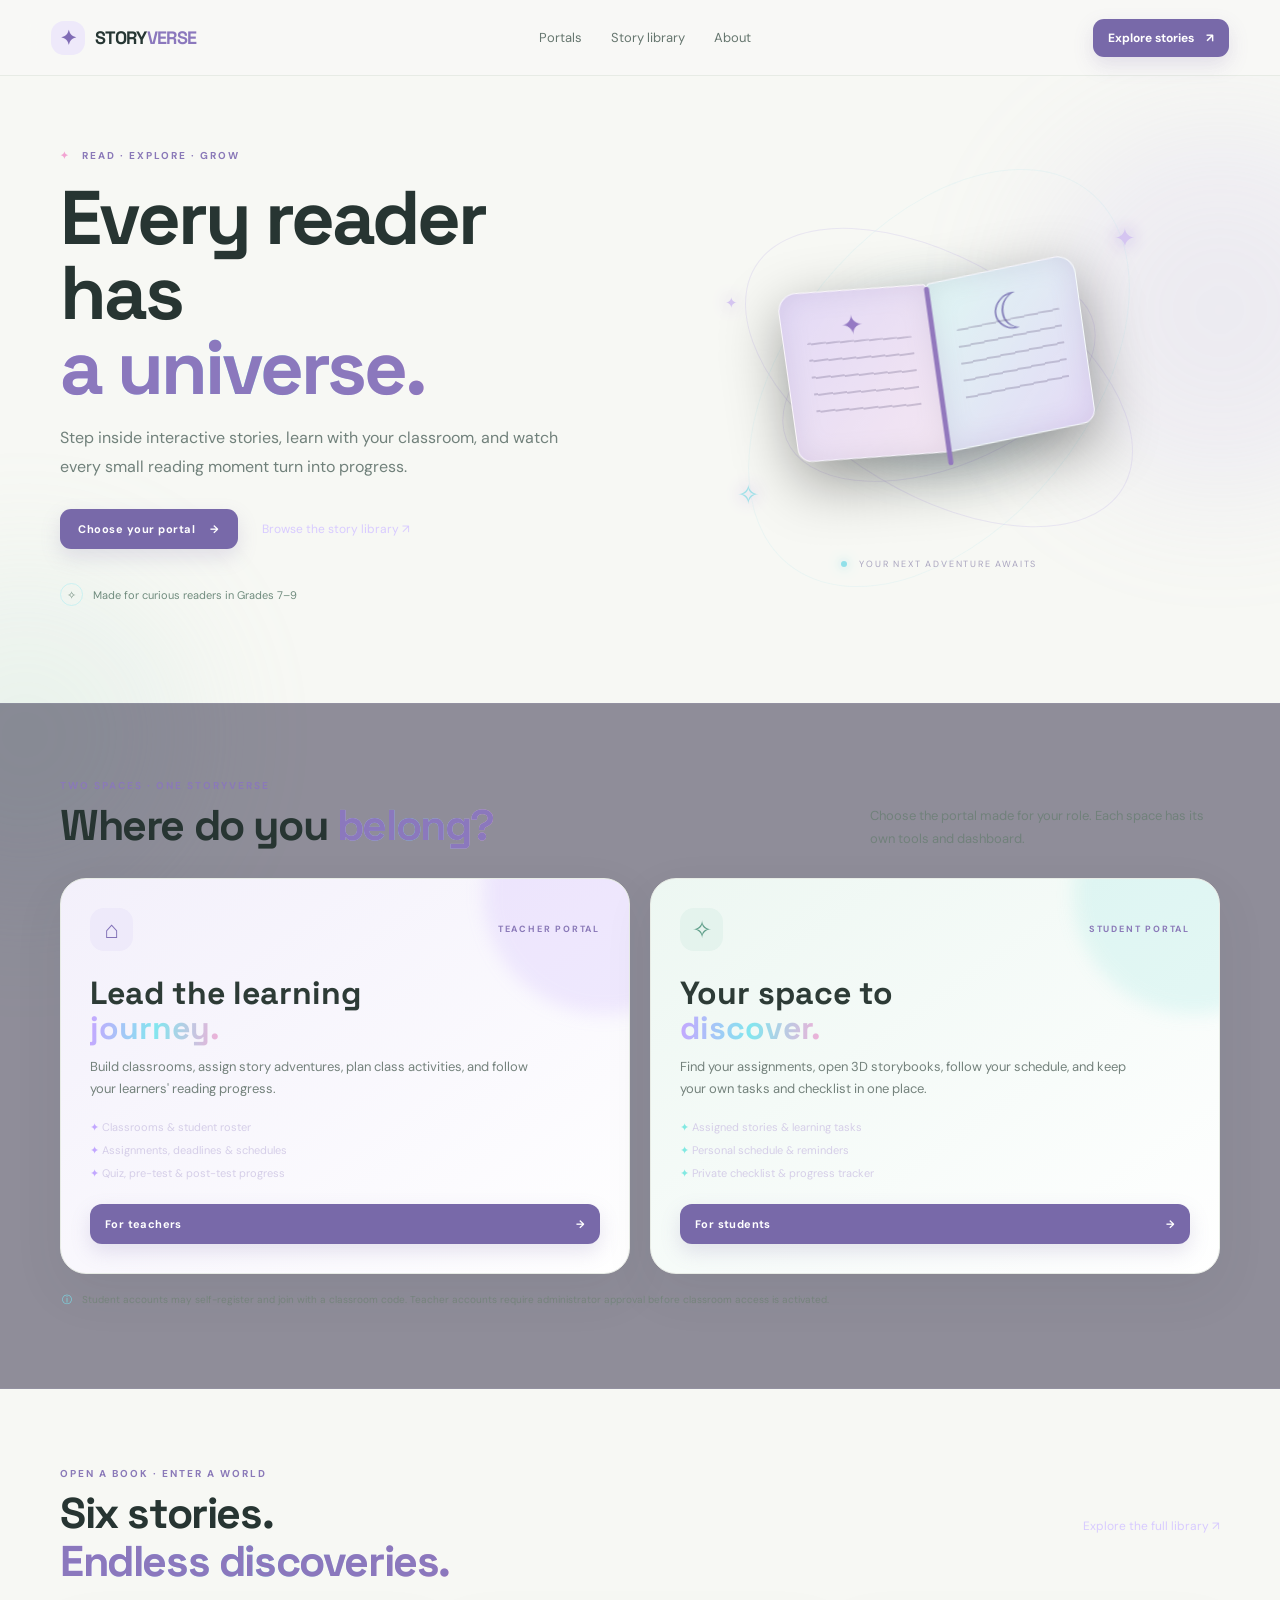
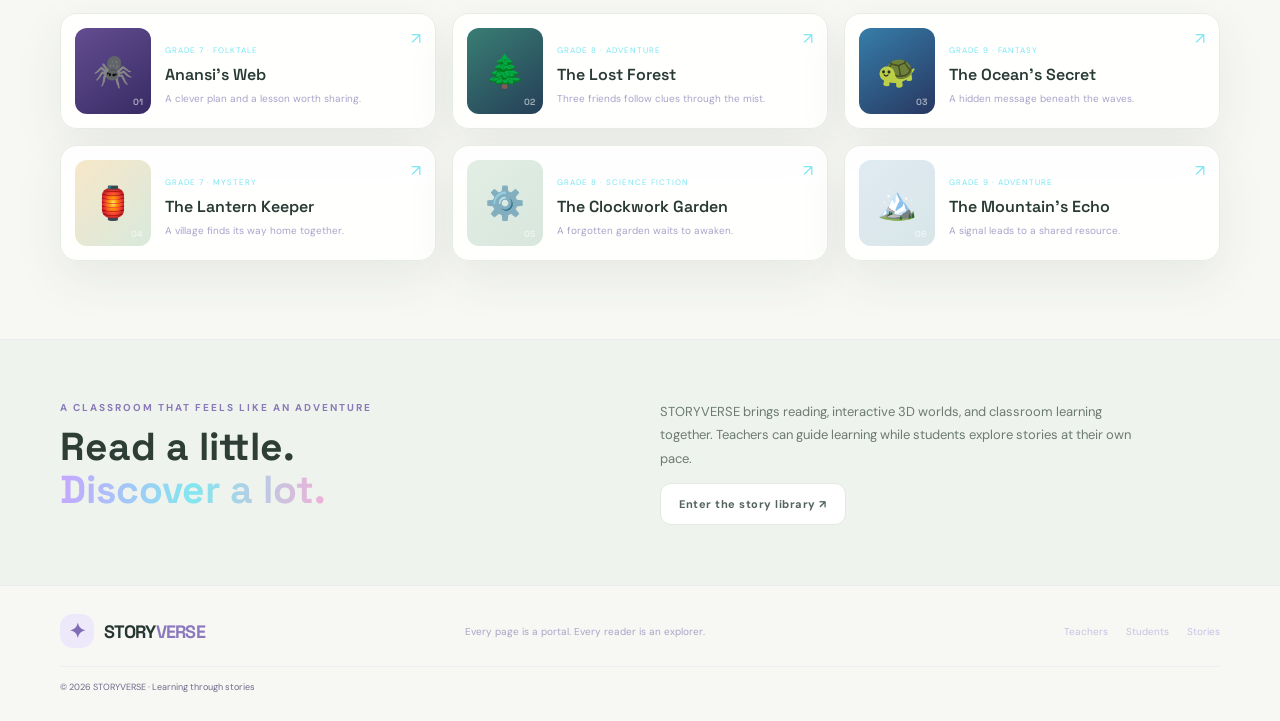
==== index.html @ 3f286b16 "Add files via upload" ====
<!doctype html>
<html lang="en">
<head>
  <meta charset="utf-8">
  <meta name="viewport" content="width=device-width, initial-scale=1, viewport-fit=cover">
  <meta name="theme-color" content="#100d2b">
  <meta name="description" content="STORYVERSE — a reading adventure and classroom space for teachers and students.">
  <title>STORYVERSE — Every Reader Has a Universe</title>
  <link rel="preconnect" href="https://fonts.googleapis.com">
  <link rel="preconnect" href="https://fonts.gstatic.com" crossorigin>
  <link href="https://fonts.googleapis.com/css2?family=DM+Sans:wght@400;500;600;700&family=Space+Grotesk:wght@400;500;600;700&display=swap" rel="stylesheet">
  <link rel="stylesheet" href="portal.css">
  <link rel="stylesheet" href="premium.css">
</head>
<body class="landing-page">
  <div class="ambient ambient-one"></div><div class="ambient ambient-two"></div>
  <header class="landing-header">
    <a class="logo" href="index.html"><span class="logo-mark">✦</span><span>STORY<span class="logo-accent">VERSE</span></span></a>
    <nav class="landing-nav" aria-label="Main navigation">
      <a href="#portals">Portals</a><a href="#stories">Story library</a><a href="#about">About</a>
    </nav>
    <a class="header-cta" href="stories.html">Explore stories <span>↗</span></a>
  </header>

  <main>
    <section class="hero wrap">
      <div class="hero-copy">
        <div class="eyebrow"><span class="eyebrow-star">✦</span> READ · EXPLORE · GROW</div>
        <h1>Every reader has<br><em>a universe.</em></h1>
        <p class="hero-lede">Step inside interactive stories, learn with your classroom, and watch every small reading moment turn into progress.</p>
        <div class="hero-actions"><a class="button button-primary" href="#portals">Choose your portal <span>→</span></a><a class="text-link" href="stories.html">Browse the story library ↗</a></div>
        <div class="hero-proof"><span class="proof-icon">✧</span><span>Made for curious readers in Grades 7–9</span></div>
      </div>
      <div class="hero-art" aria-label="Illustration of an open glowing storybook">
        <div class="orbit orbit-one"></div><div class="orbit orbit-two"></div><div class="orbit orbit-three"></div>
        <div class="floating-star star-a">✦</div><div class="floating-star star-b">✧</div><div class="floating-star star-c">✦</div>
        <div class="book-glow"></div><div class="book-illustration"><div class="book-page left-page"><span class="page-lines"></span><span class="page-spark">✦</span></div><div class="book-page right-page"><span class="page-moon">☾</span><span class="page-lines"></span></div><div class="book-spine"></div></div>
        <div class="art-caption"><span class="caption-dot"></span> YOUR NEXT ADVENTURE AWAITS</div>
      </div>
    </section>

    <section class="portals-section" id="portals">
      <div class="wrap">
        <div class="section-heading"><div><div class="eyebrow">TWO SPACES · ONE STORYVERSE</div><h2>Where do you <em>belong?</em></h2></div><p>Choose the portal made for your role. Each space has its own tools and dashboard.</p></div>
        <div class="portal-grid">
          <article class="portal-card teacher-card">
            <div class="portal-card-top"><span class="portal-icon">⌂</span><span class="portal-label">TEACHER PORTAL</span></div>
            <h3>Lead the learning<br><em>journey.</em></h3><p>Build classrooms, assign story adventures, plan class activities, and follow your learners' reading progress.</p>
            <div class="portal-feature-list"><span>✦ Classrooms & student roster</span><span>✦ Assignments, deadlines & schedules</span><span>✦ Quiz, pre-test & post-test progress</span></div>
            <a class="portal-button" href="teacher.html">For teachers <span>→</span></a>
            <div class="portal-deco teacher-deco">✧</div>
          </article>
          <article class="portal-card student-card">
            <div class="portal-card-top"><span class="portal-icon">✧</span><span class="portal-label">STUDENT PORTAL</span></div>
            <h3>Your space to<br><em>discover.</em></h3><p>Find your assignments, open 3D storybooks, follow your schedule, and keep your own tasks and checklist in one place.</p>
            <div class="portal-feature-list"><span>✦ Assigned stories & learning tasks</span><span>✦ Personal schedule & reminders</span><span>✦ Private checklist & progress tracker</span></div>
            <a class="portal-button" href="student.html">For students <span>→</span></a>
            <div class="portal-deco student-deco">✦</div>
          </article>
        </div>
        <p class="portal-note"><span>ⓘ</span> Student accounts may self-register and join with a classroom code. Teacher accounts require administrator approval before classroom access is activated.</p>
      </div>
    </section>

    <section class="stories-preview wrap" id="stories">
      <div class="section-heading"><div><div class="eyebrow">OPEN A BOOK · ENTER A WORLD</div><h2>Six stories.<br><em>Endless discoveries.</em></h2></div><a class="text-link" href="stories.html">Explore the full library ↗</a></div>
      <div class="story-preview-grid">
        <a class="preview-story anansi" href="stories.html?story=anansi"><div class="preview-art"><span>🕷️</span><i>01</i></div><div class="preview-info"><small>GRADE 7 · FOLKTALE</small><h3>Anansi's Web</h3><p>A clever plan and a lesson worth sharing.</p></div><span class="preview-arrow">↗</span></a>
        <a class="preview-story forest" href="stories.html?story=forest"><div class="preview-art"><span>🌲</span><i>02</i></div><div class="preview-info"><small>GRADE 8 · ADVENTURE</small><h3>The Lost Forest</h3><p>Three friends follow clues through the mist.</p></div><span class="preview-arrow">↗</span></a>
        <a class="preview-story ocean" href="stories.html?story=ocean"><div class="preview-art"><span>🐢</span><i>03</i></div><div class="preview-info"><small>GRADE 9 · FANTASY</small><h3>The Ocean's Secret</h3><p>A hidden message beneath the waves.</p></div><span class="preview-arrow">↗</span></a>
        <a class="preview-story lantern" href="stories.html?story=lantern"><div class="preview-art"><span>🏮</span><i>04</i></div><div class="preview-info"><small>GRADE 7 · MYSTERY</small><h3>The Lantern Keeper</h3><p>A village finds its way home together.</p></div><span class="preview-arrow">↗</span></a>
        <a class="preview-story clockwork" href="stories.html?story=clockwork"><div class="preview-art"><span>⚙️</span><i>05</i></div><div class="preview-info"><small>GRADE 8 · SCIENCE FICTION</small><h3>The Clockwork Garden</h3><p>A forgotten garden waits to awaken.</p></div><span class="preview-arrow">↗</span></a>
        <a class="preview-story mountain" href="stories.html?story=mountain"><div class="preview-art"><span>🏔️</span><i>06</i></div><div class="preview-info"><small>GRADE 9 · ADVENTURE</small><h3>The Mountain’s Echo</h3><p>A signal leads to a shared resource.</p></div><span class="preview-arrow">↗</span></a>
      </div>
    </section>

    <section class="about-band" id="about"><div class="wrap about-inner"><div><div class="eyebrow">A CLASSROOM THAT FEELS LIKE AN ADVENTURE</div><h2>Read a little.<br><em>Discover a lot.</em></h2></div><div class="about-copy"><p>STORYVERSE brings reading, interactive 3D worlds, and classroom learning together. Teachers can guide learning while students explore stories at their own pace.</p><a class="button button-secondary" href="stories.html">Enter the story library ↗</a></div></div></section>
  </main>

  <footer class="landing-footer wrap"><a class="logo" href="index.html"><span class="logo-mark">✦</span><span>STORY<span class="logo-accent">VERSE</span></span></a><p>Every page is a portal. Every reader is an explorer.</p><div><a href="teacher.html">Teachers</a><a href="student.html">Students</a><a href="stories.html">Stories</a></div><small>© <span id="year"></span> STORYVERSE · Learning through stories</small></footer>
  <script>document.getElementById('year').textContent = new Date().getFullYear();</script>
</body>
</html>
---- portal.css ----
:root{color-scheme:dark;--bg:#100d2b;--panel:#191536;--panel2:#211b46;--line:rgba(198,184,255,.16);--text:#f7f4ff;--muted:#aaa3c8;--purple:#ae8aff;--cyan:#79e6f3;--pink:#f2a4d2;--good:#8fe4c0;--bad:#ffb4c4;--accent:var(--purple);--accent2:var(--cyan);font-family:'DM Sans',sans-serif}
*{box-sizing:border-box}html{scroll-behavior:smooth}body{margin:0;min-height:100vh;background:radial-gradient(ellipse at 80% 0%,#282052 0,transparent 42%),linear-gradient(145deg,#100d2b,#12102d 55%,#171135);color:var(--text);overflow-x:hidden}a{color:inherit}button,input,select,textarea{font:inherit}.ambient{position:fixed;pointer-events:none;filter:blur(90px);opacity:.17;border-radius:50%;z-index:-1}.ambient-one{width:360px;height:360px;right:-120px;top:130px;background:#8b5cf6}.ambient-two{width:330px;height:330px;left:-140px;bottom:0;background:#16bcd3}.wrap{width:min(1160px,calc(100% - 44px));margin:0 auto}.logo{display:inline-flex;align-items:center;gap:10px;text-decoration:none;color:#fff;font:700 18px 'Space Grotesk',sans-serif;letter-spacing:1.2px}.logo-accent{color:var(--purple)}.logo-mark{display:grid;place-items:center;width:34px;height:34px;border-radius:11px;background:linear-gradient(135deg,#a37aff,#4ed7e8);color:#100d2b;font-size:20px}.landing-header,.portal-topbar{height:76px;padding:0 max(4vw,22px);display:flex;align-items:center;justify-content:space-between;border-bottom:1px solid var(--line);background:rgba(13,10,36,.72);backdrop-filter:blur(18px);position:relative;z-index:2}.landing-nav{display:flex;gap:29px}.landing-nav a,.top-home{color:#c9c0e5;text-decoration:none;font-size:13px}.landing-nav a:hover,.top-home:hover{color:white}.header-cta{color:#170f32;background:linear-gradient(100deg,#b89aff,#77e6ef);border-radius:11px;padding:11px 15px;text-decoration:none;font-size:12px;font-weight:700}.header-cta span{margin-left:9px}.hero{display:grid;grid-template-columns:1fr 1fr;gap:36px;align-items:center;min-height:565px;padding-top:28px;padding-bottom:52px}.hero-copy{padding:45px 0}.eyebrow{font-size:10px;font-weight:700;letter-spacing:2px;color:var(--cyan)}.eyebrow-star{margin-right:8px;color:var(--pink)}h1,h2,h3,p{margin-top:0}.hero h1,.auth-intro h1{font:700 clamp(48px,6vw,76px)/.99 'Space Grotesk',sans-serif;letter-spacing:-3px;margin:18px 0}.hero h1 em,.section-heading h2 em,.portal-card h3 em,.about-inner h2 em,.auth-intro h1 em,.auth-card h2 em,.dashboard-header h1 em{font-style:normal;background:linear-gradient(95deg,#c6a6ff,#83e6ef,#f2afd7);background-clip:text;color:transparent}.hero-lede{max-width:520px;color:#b7b0ce;font-size:16px;line-height:1.8}.hero-actions{display:flex;align-items:center;gap:24px;flex-wrap:wrap;margin-top:28px}.button{display:inline-flex;align-items:center;justify-content:center;gap:15px;border:0;border-radius:11px;padding:13px 18px;text-decoration:none;font-size:11px;letter-spacing:.5px;font-weight:700;cursor:pointer;transition:transform .2s,filter .2s}.button:hover{transform:translateY(-2px);filter:brightness(1.08)}.button-primary{background:linear-gradient(100deg,#a984ff,#67dce9);color:#17112f}.button-secondary{border:1px solid rgba(121,230,243,.3);background:rgba(121,230,243,.08);color:#dffcff}.button-outline{border:1px solid var(--line);background:transparent;color:#e7ddff;padding:10px 13px}.button-wide{width:100%;justify-content:space-between;margin-top:8px}.text-link{font-size:12px;color:#d8cbff;text-decoration:none}.text-link:hover{text-decoration:underline}.hero-proof{display:flex;align-items:center;gap:10px;color:#8983a8;font-size:11px;margin-top:34px}.proof-icon{display:grid;place-items:center;width:23px;height:23px;border:1px solid rgba(121,230,243,.3);border-radius:50%;color:var(--cyan)}.hero-art{height:440px;position:relative;display:grid;place-items:center}.orbit{position:absolute;border:1px solid rgba(176,150,255,.19);border-radius:50%;transform:rotate(-22deg)}.orbit-one{width:330px;height:180px}.orbit-two{width:430px;height:235px;transform:rotate(31deg)}.orbit-three{width:480px;height:300px;transform:rotate(-51deg);border-color:rgba(121,230,243,.12)}.book-glow{position:absolute;width:280px;height:220px;background:radial-gradient(ellipse,rgba(153,123,255,.44),rgba(71,194,226,.09) 55%,transparent 74%);filter:blur(15px)}.book-illustration{width:300px;height:190px;position:relative;display:flex;filter:drop-shadow(0 20px 30px rgba(0,0,0,.4));transform:rotate(-8deg)}.book-page{height:170px;width:50%;position:relative;background:linear-gradient(135deg,#e4d8ff,#f8e5f5);border:1px solid rgba(255,255,255,.7);box-shadow:inset 0 0 28px rgba(127,93,174,.15)}.left-page{border-radius:20px 4px 4px 13px;transform:skewY(4deg);transform-origin:right}.right-page{border-radius:4px 20px 13px 4px;transform:skewY(-4deg);transform-origin:left;background:linear-gradient(135deg,#d8f8f4,#e6d8ff)}.book-spine{position:absolute;left:50%;top:3px;bottom:7px;width:5px;background:#9874d4;transform:translateX(-50%);border-radius:5px}.page-lines{position:absolute;left:23px;right:20px;top:50px;height:72px;background:repeating-linear-gradient(to bottom,rgba(91,73,130,.26) 0 2px,transparent 2px 17px);border-radius:2px}.page-spark{position:absolute;left:40%;top:17px;color:#9b75dc;font-size:27px}.page-moon{position:absolute;top:11px;left:40%;font-size:50px;color:#8b86d1}.floating-star{position:absolute;color:#d8c3ff;text-shadow:0 0 18px #b38aff}.star-a{top:63px;right:15%;font-size:26px}.star-b{bottom:86px;left:14%;font-size:27px;color:#8ee7f1}.star-c{top:135px;left:12%;font-size:15px}.art-caption{position:absolute;bottom:28px;letter-spacing:1.8px;font-size:9px;color:#aaa3c8}.caption-dot{display:inline-block;width:6px;height:6px;background:var(--cyan);border-radius:50%;margin-right:9px;box-shadow:0 0 12px var(--cyan)}.portals-section{padding:75px 0 80px;border-top:1px solid rgba(198,184,255,.08);border-bottom:1px solid rgba(198,184,255,.08);background:rgba(17,13,43,.45)}.section-heading{display:flex;justify-content:space-between;gap:25px;align-items:end;margin-bottom:28px}.section-heading h2{font:700 clamp(30px,4vw,43px)/1.1 'Space Grotesk',sans-serif;margin:10px 0 0;letter-spacing:-1.4px}.section-heading>p{max-width:350px;color:var(--muted);font-size:13px;line-height:1.7;margin:0}.portal-grid{display:grid;grid-template-columns:1fr 1fr;gap:20px}.portal-card{position:relative;overflow:hidden;padding:29px;border-radius:22px;border:1px solid var(--line);background:linear-gradient(145deg,rgba(35,28,74,.96),rgba(21,17,50,.96));min-height:385px}.teacher-card{--card-accent:#c2a7ff;--card-glow:rgba(173,134,255,.15)}.student-card{--card-accent:#82e9e2;--card-glow:rgba(78,214,210,.13)}.portal-card:after{content:'';position:absolute;width:240px;height:240px;border-radius:50%;right:-95px;top:-105px;background:var(--card-glow);filter:blur(9px)}.portal-card-top{position:relative;z-index:1;display:flex;align-items:center;justify-content:space-between}.portal-icon{display:grid;place-items:center;width:43px;height:43px;border-radius:14px;color:#15102d;background:var(--card-accent);font-size:24px}.portal-label{font-size:9px;letter-spacing:1.8px;color:var(--card-accent);font-weight:700}.portal-card h3{font:700 32px/1.12 'Space Grotesk',sans-serif;margin:25px 0 9px;position:relative;z-index:1}.portal-card p{font-size:13px;line-height:1.7;color:var(--muted);max-width:455px;position:relative;z-index:1}.portal-feature-list{display:grid;gap:9px;margin:20px 0 24px;color:#d5cee8;font-size:11px;position:relative;z-index:1}.portal-feature-list span::first-letter{color:var(--card-accent)}.portal-button{position:relative;z-index:1;display:flex;justify-content:space-between;align-items:center;padding:13px 15px;border-radius:11px;background:var(--card-accent);color:#17112f;text-decoration:none;font-size:11px;font-weight:700;letter-spacing:.4px}.portal-deco{position:absolute;right:25px;bottom:76px;font-size:74px;color:rgba(255,255,255,.045)}.portal-note{display:flex;gap:10px;align-items:flex-start;color:#9e97b9;font-size:10px;line-height:1.6;margin:18px 2px 0}.portal-note span{color:var(--cyan)}.stories-preview{padding-top:78px;padding-bottom:78px}.stories-preview .section-heading{align-items:center}.story-preview-grid{display:grid;grid-template-columns:repeat(3,1fr);gap:16px}.preview-story{position:relative;display:flex;align-items:center;gap:14px;padding:14px;border:1px solid var(--line);border-radius:17px;background:rgba(29,23,61,.72);text-decoration:none;transition:transform .2s,border-color .2s}.preview-story:hover{transform:translateY(-3px);border-color:rgba(183,155,255,.5)}.preview-art{width:76px;height:86px;flex:0 0 76px;border-radius:12px;display:grid;place-items:center;position:relative;font-size:32px;background:linear-gradient(145deg,#644d91,#372b64)}.preview-art i{position:absolute;right:8px;bottom:6px;font:700 9px 'Space Grotesk';color:rgba(255,255,255,.55)}.forest .preview-art{background:linear-gradient(145deg,#397e73,#253f58)}.ocean .preview-art{background:linear-gradient(145deg,#367ea9,#273761)}.preview-info small{font-size:8px;letter-spacing:1px;color:var(--cyan)}.preview-info h3{font:600 16px 'Space Grotesk';margin:6px 0}.preview-info p{font-size:10px;color:var(--muted);line-height:1.5;margin:0}.preview-arrow{margin-left:auto;color:var(--cyan);align-self:flex-start}.about-band{padding:60px 0;background:linear-gradient(110deg,rgba(94,70,147,.22),rgba(53,147,163,.1));border-top:1px solid var(--line);border-bottom:1px solid var(--line)}.about-inner{display:grid;grid-template-columns:1fr 1fr;gap:40px;align-items:center}.about-inner h2{font:700 39px/1.1 'Space Grotesk';margin:12px 0}.about-copy p{font-size:13px;line-height:1.8;color:var(--muted);max-width:480px}.landing-footer{padding:28px 0;display:grid;grid-template-columns:1fr 1.5fr auto;gap:18px;align-items:center}.landing-footer p{margin:0;color:var(--muted);font-size:10px}.landing-footer>div{display:flex;gap:18px}.landing-footer>div a{font-size:10px;text-decoration:none;color:#c9c0e5}.landing-footer small{grid-column:1/-1;color:#6f698a;font-size:9px;border-top:1px solid var(--line);padding-top:14px}
/* Separate portal entry pages */
.portal-page{--accent:var(--purple);--accent2:var(--cyan)}.student-theme{--accent:#77ded9;--accent2:#a8a0ff}.teacher-theme{--accent:#b79aff;--accent2:#78e2ee}.portal-top-actions{display:flex;align-items:center;gap:20px}.portal-role-pill{display:inline-flex;align-items:center;gap:8px;padding:8px 12px;border:1px solid color-mix(in srgb,var(--accent) 40%,transparent);border-radius:30px;color:var(--accent);font-size:9px;letter-spacing:1.4px;font-weight:700}.portal-role-pill span{font-size:15px}.portal-main{padding-top:34px;padding-bottom:44px}.auth-shell{display:grid;grid-template-columns:minmax(0,1fr) minmax(340px,450px);gap:45px;align-items:center;min-height:580px}.auth-intro{position:relative;padding:28px 0 55px;min-height:510px}.auth-intro h1{font-size:clamp(43px,5vw,64px);max-width:590px;margin:18px 0}.auth-intro>p{color:var(--muted);max-width:470px;line-height:1.8;font-size:14px}.auth-perks{display:grid;gap:12px;margin-top:28px;font-size:11px;color:#d6cee9}.auth-perks span:first-letter{color:var(--accent)}.auth-art{position:absolute;width:215px;height:170px;right:35px;bottom:0;display:grid;place-items:center}.auth-art-orbit{width:180px;height:110px;border:1px solid color-mix(in srgb,var(--accent) 35%,transparent);border-radius:50%;transform:rotate(-25deg);box-shadow:0 0 0 20px color-mix(in srgb,var(--accent) 3%,transparent),0 0 0 43px color-mix(in srgb,var(--accent) 2%,transparent)}.auth-art-symbol{position:absolute;font-size:74px;color:var(--accent);text-shadow:0 0 35px color-mix(in srgb,var(--accent) 55%,transparent)}.auth-art-star{position:absolute;top:12px;right:22px;color:var(--cyan);font-size:22px}.student-auth-art .auth-art-symbol{color:#79e6dc}.auth-card{padding:27px;border:1px solid var(--line);border-radius:22px;background:linear-gradient(145deg,rgba(35,29,74,.97),rgba(21,17,50,.98));box-shadow:0 22px 65px rgba(0,0,0,.18)}.auth-card-heading h2{font:700 28px 'Space Grotesk';margin:9px 0}.auth-card-heading p{color:var(--muted);font-size:11px;line-height:1.6;margin-bottom:20px}.auth-small-label{color:var(--accent);font-size:9px;letter-spacing:1.8px;font-weight:700}.auth-tabs{display:flex;gap:4px;border-bottom:1px solid var(--line);margin:15px 0 17px}.auth-tab{border:0;border-bottom:2px solid transparent;background:transparent;color:var(--muted);padding:11px 14px;font-size:11px;cursor:pointer}.auth-tab.is-active{border-color:var(--accent);color:white}.form-field{display:flex;flex-direction:column;gap:7px;margin:13px 0}.form-field label{font-size:9px;letter-spacing:1.4px;color:#c9c0e5;font-weight:700}.form-field input,.form-field select,.form-field textarea,.control-input{width:100%;border:1px solid rgba(194,180,255,.2);border-radius:10px;background:#100d2d;color:white;padding:12px;font-size:12px;outline:0}.form-field input:focus,.form-field select:focus,.form-field textarea:focus,.control-input:focus{border-color:var(--accent);box-shadow:0 0 0 3px color-mix(in srgb,var(--accent) 14%,transparent)}.form-field small{font-size:10px;color:var(--muted);line-height:1.5}.optional-label{float:right;color:#827b9f;font-size:8px}.form-hint{font-size:10px;line-height:1.6;color:#d5c9eb;margin:6px 0 13px}.auth-bottom-note{font-size:10px;color:var(--muted);margin:16px 0 0;text-align:center}.auth-bottom-note a{color:var(--accent2);text-decoration:none}.message-box{padding:12px 14px;margin:12px 0;border-radius:10px;border:1px solid rgba(143,228,192,.25);background:rgba(48,142,113,.12);color:#d6ffeb;font-size:11px;line-height:1.6}.message-box.error{border-color:rgba(242,164,210,.35);background:rgba(177,80,142,.12);color:#ffe0f0}.portal-footer{display:flex;justify-content:space-between;gap:14px;border-top:1px solid var(--line);padding:20px 0 28px;color:#817a9e;font-size:10px}.portal-footer a{text-decoration:none;color:var(--accent)}
/* Authenticated dashboard */
.dashboard-shell{padding:4px 0 35px}.dashboard-header{display:flex;align-items:center;justify-content:space-between;gap:20px;padding:15px 0 25px;border-bottom:1px solid var(--line)}.dashboard-header h1{font:700 clamp(27px,3vw,37px) 'Space Grotesk';margin:8px 0}.dashboard-header p{font-size:12px;color:var(--muted);margin:0}.dashboard-header-actions{display:flex;align-items:center;gap:13px}.signed-in-chip{color:#b5e9d7;font-size:9px;border:1px solid rgba(143,228,192,.25);border-radius:30px;padding:8px 10px}.signed-in-chip i{display:inline-block;width:6px;height:6px;border-radius:50%;background:#83e2b9;margin-right:6px}.app-layout{display:grid;grid-template-columns:215px minmax(0,1fr);gap:20px;margin-top:20px}.sidebar{border:1px solid var(--line);border-radius:17px;background:rgba(25,21,54,.76);padding:17px 12px;align-self:start;position:sticky;top:14px}.sidebar-label{font-size:8px;letter-spacing:1.6px;color:#8f88ad;font-weight:700;padding:4px 9px 13px}.side-nav{display:grid;gap:4px}.side-link{display:flex;gap:11px;align-items:center;width:100%;border:0;background:transparent;text-align:left;color:#afa8c9;padding:11px 10px;border-radius:10px;font-size:10px;cursor:pointer}.side-link span{font-size:15px;color:#9f93c4;width:17px;text-align:center}.side-link:hover,.side-link.is-active{color:white;background:color-mix(in srgb,var(--accent) 13%,transparent)}.side-link.is-active span{color:var(--accent)}.sidebar-bottom{margin:25px 5px 2px;padding:14px 10px;border-top:1px solid var(--line)}.sidebar-spark{font-size:20px;color:var(--accent)}.sidebar-bottom p{font:600 11px/1.5 'Space Grotesk';color:#d7cfee;margin:7px 0 10px}.sidebar-bottom a{font-size:9px;color:var(--accent2);text-decoration:none}.dashboard-content{min-width:0}.view-heading{display:flex;align-items:end;justify-content:space-between;gap:15px;margin:4px 0 20px}.view-heading h2{font:700 25px 'Space Grotesk';margin:5px 0}.view-heading p{font-size:11px;color:var(--muted);margin:0}.view-kicker{font-size:8px;letter-spacing:1.6px;color:var(--accent);font-weight:700}.stats-grid{display:grid;grid-template-columns:repeat(4,minmax(0,1fr));gap:11px;margin-bottom:18px}.stat-card{padding:15px;border-radius:14px;background:linear-gradient(145deg,rgba(38,31,78,.88),rgba(23,19,52,.94));border:1px solid var(--line)}.stat-label{font-size:8px;letter-spacing:1.2px;color:#aaa2c6;font-weight:700}.stat-value{font:700 27px 'Space Grotesk';margin:7px 0 3px}.stat-note{font-size:9px;color:#8580a0}.content-card{padding:17px;border:1px solid var(--line);border-radius:14px;background:rgba(28,23,61,.75);margin-bottom:14px;min-width:0}.content-card h3{font:600 15px 'Space Grotesk';margin:0 0 12px}.card-subtitle{font-size:10px;color:var(--muted);margin:-6px 0 13px;line-height:1.5}.two-col{display:grid;grid-template-columns:1fr 1fr;gap:14px}.stack{display:grid;gap:10px}.empty-state{padding:20px 12px;color:var(--muted);font-size:11px;text-align:center;border:1px dashed rgba(196,181,255,.2);border-radius:12px}.row-item{display:flex;align-items:center;justify-content:space-between;gap:12px;padding:11px 0;border-bottom:1px solid rgba(198,184,255,.09)}.row-item:last-child{border-bottom:0}.row-item strong{font-size:11px;display:block}.row-item small{font-size:9px;color:var(--muted);display:block;margin-top:4px;line-height:1.5}.pill{display:inline-flex;align-items:center;padding:5px 8px;border-radius:30px;background:rgba(121,230,243,.09);color:var(--cyan);font-size:8px;white-space:nowrap}.pill.purple{background:rgba(174,138,255,.12);color:#cfbaff}.pill.green{background:rgba(143,228,192,.1);color:#a5f0cf}.pill.pink{background:rgba(242,164,210,.1);color:#f3bcdb}.action-row{display:flex;gap:8px;align-items:center;flex-wrap:wrap}.small-button{border:1px solid rgba(194,180,255,.2);background:rgba(255,255,255,.035);color:#e8e0ff;border-radius:8px;padding:8px 10px;font-size:9px;cursor:pointer}.small-button:hover{border-color:var(--accent)}.small-button.primary{background:var(--accent);color:#160f31;border-color:transparent;font-weight:700}.small-button.danger{color:#ffbdcb;border-color:rgba(255,180,196,.2)}.form-grid{display:grid;grid-template-columns:repeat(2,minmax(0,1fr));gap:10px}.form-grid .full{grid-column:1/-1}.inline-form{display:flex;gap:8px;align-items:end;flex-wrap:wrap}.inline-form .form-field{flex:1;min-width:150px;margin:0}.form-field.compact label{font-size:8px}.form-field.compact input,.form-field.compact select,.form-field.compact textarea{padding:10px;font-size:10px}.control-input{padding:10px;font-size:10px}.class-selector{max-width:250px}.data-table-wrap{width:100%;overflow:auto;border:1px solid rgba(198,184,255,.12);border-radius:11px}.data-table{width:100%;border-collapse:collapse;min-width:690px;font-size:10px}.data-table th{background:rgba(174,138,255,.08);color:#aaa3c8;font-size:8px;letter-spacing:1px;text-align:left;padding:11px;white-space:nowrap}.data-table td{padding:11px;border-top:1px solid rgba(198,184,255,.08);color:#e4def2;vertical-align:middle}.data-table td small{display:block;color:var(--muted);margin-top:3px;font-size:8px}.data-table input{width:73px;padding:7px;border:1px solid rgba(194,180,255,.18);border-radius:7px;background:#100d2d;color:white;font-size:10px}.class-grid{display:grid;grid-template-columns:repeat(auto-fill,minmax(205px,1fr));gap:10px}.class-tile{border:1px solid var(--line);border-radius:12px;background:rgba(255,255,255,.025);padding:14px;text-align:left;color:white;cursor:pointer}.class-tile.selected,.class-tile:hover{border-color:var(--accent);background:color-mix(in srgb,var(--accent) 8%,transparent)}.class-tile strong{display:block;font:600 13px 'Space Grotesk';margin:7px 0}.class-code{font:700 13px 'Space Grotesk';letter-spacing:2px;color:var(--accent2)}.story-grid{display:grid;grid-template-columns:repeat(auto-fill,minmax(205px,1fr));gap:11px}.story-tile{padding:15px;border:1px solid var(--line);border-radius:13px;background:rgba(255,255,255,.025)}.story-emoji{font-size:26px}.story-tile h3{font:600 14px 'Space Grotesk';margin:8px 0 5px}.story-tile p{color:var(--muted);font-size:9px;line-height:1.5;min-height:30px}.story-tile .tile-meta{font-size:8px;color:var(--accent2);letter-spacing:1px}.progress-track{height:6px;background:#302950;border-radius:9px;overflow:hidden;margin:7px 0}.progress-track span{height:100%;display:block;background:linear-gradient(90deg,var(--accent),var(--accent2));border-radius:9px}.check-row{display:flex;align-items:center;gap:10px;padding:10px;border:1px solid rgba(198,184,255,.1);border-radius:10px;background:rgba(255,255,255,.02)}.check-row input{accent-color:var(--accent);width:16px;height:16px}.check-row .check-copy{flex:1;min-width:0}.check-row strong{font-size:10px;display:block}.check-row.done strong{text-decoration:line-through;color:#8882a3}.check-row small{font-size:8px;color:var(--muted)}.announcement-card{border-left:3px solid var(--accent);padding:12px 14px;background:rgba(255,255,255,.025);border-radius:0 10px 10px 0}.announcement-card strong{font-size:11px}.announcement-card p{font-size:10px;line-height:1.6;color:#c8c0dc;margin:7px 0}.announcement-card small{font-size:8px;color:var(--muted)}.date-badge{display:flex;flex-direction:column;align-items:center;justify-content:center;min-width:45px;padding:7px 8px;border-radius:9px;background:color-mix(in srgb,var(--accent) 10%,transparent);color:var(--accent)}.date-badge b{font:700 17px 'Space Grotesk'}.date-badge span{font-size:7px;letter-spacing:1px}.muted{color:var(--muted)}.text-danger{color:#ffb6c7}.notice-inline{font-size:9px;color:#a9a1c4;line-height:1.6}.student-task-card{display:grid;grid-template-columns:1fr auto;gap:10px;align-items:center;padding:14px;border-radius:12px;border:1px solid var(--line);background:rgba(255,255,255,.025)}.student-task-card h3{font:600 13px 'Space Grotesk';margin:5px 0}.student-task-card p{font-size:9px;color:var(--muted);line-height:1.5;margin:0 0 8px}.schedule-date{font-size:9px;color:var(--accent2)}.profile-key{font-size:8px;color:var(--muted);letter-spacing:1px}.profile-value{font-size:11px;color:#f1ebff;margin:5px 0 13px;overflow-wrap:anywhere}
@media(max-width:900px){.hero{min-height:500px}.hero-art{transform:scale(.88)}.auth-shell{gap:25px}.app-layout{grid-template-columns:175px minmax(0,1fr)}.stats-grid{grid-template-columns:repeat(2,minmax(0,1fr))}.portal-main{width:calc(100% - 32px)}}
@media(max-width:680px){.landing-header{padding:0 17px}.landing-nav{display:none}.header-cta{padding:10px 12px;font-size:10px}.wrap{width:calc(100% - 34px)}.hero{grid-template-columns:1fr;padding-top:10px;gap:0;min-height:auto}.hero-copy{padding:50px 0 0}.hero h1{font-size:54px}.hero-art{height:315px;transform:scale(.8);margin-top:-3px}.section-heading{display:block}.section-heading>p{margin-top:12px}.portal-grid,.story-preview-grid,.about-inner{grid-template-columns:1fr}.portal-card{min-height:0}.stories-preview{padding-top:58px;padding-bottom:55px}.story-preview-grid{gap:10px}.about-inner{gap:14px}.landing-footer{grid-template-columns:1fr 1fr}.landing-footer p{grid-column:1/-1;grid-row:2}.landing-footer>div{grid-column:1/-1}.landing-footer small{grid-row:4}.portal-topbar{height:66px;padding:0 17px}.portal-role-pill{font-size:8px;padding:7px 9px}.portal-top-actions{gap:11px}.top-home{font-size:10px}.portal-main{width:calc(100% - 30px);padding-top:15px}.auth-shell{grid-template-columns:1fr;gap:16px;min-height:0}.auth-intro{min-height:0;padding:22px 0 5px}.auth-intro h1{font-size:45px;letter-spacing:-2px;margin:12px 0}.auth-intro>p{font-size:12px;max-width:100%}.auth-perks{display:none}.auth-art{display:none}.auth-card{padding:21px;margin-bottom:18px}.portal-footer{width:calc(100% - 30px);font-size:8px}.dashboard-header{align-items:flex-start}.dashboard-header h1{font-size:26px}.dashboard-header p{max-width:250px;line-height:1.5}.dashboard-header-actions{flex-direction:column-reverse;align-items:flex-end;gap:8px}.signed-in-chip{display:none}.app-layout{display:block}.sidebar{position:static;padding:10px;margin:12px 0}.sidebar-label,.sidebar-bottom{display:none}.side-nav{display:flex;overflow-x:auto;gap:5px;padding-bottom:1px}.side-link{white-space:nowrap;width:auto;flex:0 0 auto;padding:9px 11px;font-size:9px}.side-link span{display:none}.dashboard-content{margin-top:14px}.stats-grid{gap:8px}.stat-card{padding:12px}.stat-value{font-size:23px}.two-col{grid-template-columns:1fr}.form-grid{grid-template-columns:1fr}.form-grid .full{grid-column:auto}.view-heading{align-items:flex-start;flex-direction:column}.class-selector{max-width:none;width:100%}.data-table{min-width:620px}.portal-footer{flex-direction:column;gap:6px}.auth-card-heading h2{font-size:25px}}
@media(prefers-reduced-motion:reduce){*,*::before,*::after{scroll-behavior:auto!important;transition:none!important}}
[hidden]{display:none!important}
---- premium.css ----
/* STORYVERSE 2.5 — calm, luminous, responsive visual refresh */
:root{--sv-ink:#24302e;--sv-muted:#71817b;--sv-paper:#f7f8f4;--sv-card:#ffffff;--sv-line:#e7ebe5;--sv-lav:#8c7ac7;--sv-mint:#74b9a3;--sv-peach:#e5a98e;--sv-shadow:0 18px 50px rgba(47,66,59,.08)}
*{scrollbar-color:#cbd7cf transparent}html{scroll-behavior:smooth}body{background:var(--sv-paper)!important;color:var(--sv-ink)!important;font-family:'DM Sans',sans-serif!important}body:before{opacity:.24}.ambient{filter:blur(70px);opacity:.16}.ambient-one{background:#b9a9e7!important}.ambient-two{background:#a8d7c7!important}
.logo,.brand{color:#263633!important;font-family:'Space Grotesk',sans-serif!important;letter-spacing:-.7px}.logo-accent,.brand-accent{color:#8b78bd!important}.logo-mark{background:#eee9fa!important;color:#806cb5!important;border-radius:13px!important}.landing-header,.portal-topbar,.site-header{background:rgba(248,249,246,.86)!important;border-color:#e7ebe5!important;backdrop-filter:blur(18px)}
.landing-nav a,.top-home,.main-nav .nav-link{color:#66766f!important}.header-cta,.button-primary,.portal-button,.small-button.primary{background:#7869a9!important;color:#fff!important;box-shadow:0 8px 20px rgba(120,105,169,.18)}.button-secondary,.button-outline{background:#fff!important;color:#53635d!important;border:1px solid #e3e9e2!important}.hero h1,.auth-intro h1,.dashboard-header h1,.section-heading h2{color:#273532!important}.hero h1 em,.auth-intro h1 em,.section-heading h2 em{color:#8b78bd!important}.hero-lede,.hero-description,.section-heading p,.auth-intro p,.dashboard-header p{color:#71817b!important}.hero-proof,.proof-icon{color:#708c7e!important}.portal-card,.auth-card,.content-card,.stat-card,.sidebar,.story-tile,.step-card,.preview-story{background:rgba(255,255,255,.9)!important;border:1px solid #e8ece6!important;box-shadow:var(--sv-shadow)!important;color:#293a35!important}.teacher-card{background:linear-gradient(145deg,#f3f0fb,#fff)!important}.student-card{background:linear-gradient(145deg,#edf7f2,#fff)!important}.portal-card h3,.auth-card h2,.content-card h3,.view-heading h2,.story-tile h3{color:#2d3b36!important}.portal-card p,.auth-card p,.story-tile p,.notice-inline,.muted{color:#74827c!important}.portal-icon{background:#eeeafa!important;color:#8170b7!important}.student-card .portal-icon{background:#e4f3ed!important;color:#5e9e89!important}.portal-label,.eyebrow,.view-kicker,.auth-small-label{color:#8a79b8!important}.portal-note{color:#77857e!important}.portal-footer,.landing-footer{border-color:#e4eae3!important;color:#839087!important}.portal-footer a{color:#8170b7!important}.auth-card{border-radius:25px!important;padding:clamp(22px,3vw,34px)!important}.auth-tabs{background:#f1f3ef;border:0;border-radius:12px;padding:4px!important;gap:3px!important}.auth-tab{border:0!important;border-radius:9px!important;color:#738078!important;flex:1}.auth-tab.is-active{background:#fff!important;color:#574c7e!important;box-shadow:0 2px 9px rgba(36,48,46,.08)}.form-field label{color:#6b7972!important}.form-field input,.form-field select,.form-field textarea,.control-input,.data-table input{background:#fbfcfa!important;border:1px solid #e2e9e1!important;color:#273632!important;border-radius:12px!important}.form-field input:focus,.form-field select:focus,.form-field textarea:focus,.control-input:focus{border-color:#9c8acb!important;box-shadow:0 0 0 3px rgba(156,138,203,.13)!important}.message-box{background:#edf7f0!important;color:#456e5b!important;border-color:#d9ecdf!important}.message-box.error{background:#fff0ef!important;color:#a24f54!important;border-color:#f2d9d7!important}.app-layout{grid-template-columns:230px minmax(0,1fr)!important;gap:22px!important}.sidebar{border-radius:20px!important;top:18px!important}.sidebar-label,.sidebar-bottom p{color:#89958d!important}.side-link{color:#65746d!important;border-radius:11px!important;font-size:12px!important;padding:12px!important}.side-link:hover,.side-link.is-active{background:#f0edf8!important;color:#66588f!important}.side-link span{color:#9889c4!important}.dashboard-header{border-color:#e5eae4!important}.dashboard-header h1{color:#273632!important}.stat-card{background:linear-gradient(145deg,#fff,#f7faf6)!important;border-radius:17px!important}.stat-label,.stat-note{color:#829087!important}.stat-value{color:#35453e!important}.content-card{border-radius:18px!important;padding:20px!important}.row-item{border-color:#edf0eb!important}.row-item strong,.data-table td{color:#3b4b44!important}.row-item small{color:#87938c!important}.data-table-wrap{border-color:#e7ece6!important}.data-table th{background:#f3f5f0!important;color:#718078!important}.data-table td{border-color:#edf0eb!important}.pill{background:#eff4ef!important;color:#638474!important}.pill.purple{background:#f0edfa!important;color:#7d6bab!important}.pill.green{background:#eaf5ee!important;color:#528b6c!important}.small-button{background:#fff!important;border-color:#e2e9e2!important;color:#56665f!important;border-radius:10px!important}.small-button:hover{border-color:#a99bd1!important}.small-button.danger{color:#a85e68!important}.class-tile,.student-task-card,.announcement-card,.check-row{background:#fbfcfa!important;border-color:#e6ece5!important;color:#35443e!important}.class-code{color:#7d6bab!important}.progress-track{background:#edf1ec!important}.progress-track span{background:linear-gradient(90deg,#9b8bd0,#7fc1a8)!important}.empty-state{color:#829087!important;border-color:#e3eae2!important}.story-meta,.tile-meta{color:#7d6bab!important}.profile-value{color:#42524a!important}.date-badge{background:#f0edf8!important;color:#7766aa!important}.signed-in-chip{color:#5b8a70!important;border-color:#dcece1!important}.signed-in-chip i{background:#7cbd98!important}.story-grid{gap:15px!important}.story-tile{padding:18px!important}.portal-main{padding-bottom:35px}.portal-card{border-radius:26px!important}.portal-button{border-radius:12px!important}.auth-shell{align-items:center!important}.auth-intro{min-height:480px}.dashboard-content{min-width:0}.landing-page .hero-art{filter:saturate(.72)}.about-band{background:#eef3ed!important;color:#34433d!important}.about-band h2{color:#2e3e37!important}.about-copy p{color:#6c7a72!important}.progress-section{background:transparent!important}.story-card,.modal-content{background:#fff!important;color:#293a35!important}
.profile-hero-card{position:relative;overflow:hidden;display:flex;align-items:center;gap:20px;padding:25px;border-radius:22px;margin-bottom:16px;background:linear-gradient(120deg,#eeeafa,#f7f4ff);border:1px solid #e6def7}.profile-hero-card[data-profile-theme="mint"]{background:linear-gradient(120deg,#e5f5ee,#f7fcf8)}.profile-hero-card[data-profile-theme="rose"]{background:linear-gradient(120deg,#fbeaf1,#fff8fb)}.profile-hero-card[data-profile-theme="ocean"]{background:linear-gradient(120deg,#e8f2fa,#f7fbff)}.profile-hero-card[data-profile-theme="sunshine"]{background:linear-gradient(120deg,#fbf1d9,#fffaf0)}.profile-avatar-big{width:82px;height:82px;display:grid;place-items:center;background:rgba(255,255,255,.8);border-radius:24px;font-size:43px;box-shadow:0 8px 24px rgba(45,60,50,.08)}.profile-kicker{font-size:9px;letter-spacing:1.5px;color:#8272ad;font-weight:800}.profile-hero-copy h2{font:700 25px 'Space Grotesk';margin:5px 0;color:#35443e}.profile-hero-copy p{margin:0 0 9px;color:#74837a;font-size:12px}.profile-level{font-size:10px;color:#7c6aa9;background:rgba(255,255,255,.65);border-radius:30px;padding:6px 10px}.profile-orbit-deco{position:absolute;right:30px;top:-16px;font-size:110px;color:rgba(125,108,171,.12);animation:profileFloat 6s ease-in-out infinite}@keyframes profileFloat{50%{transform:translateY(13px) rotate(12deg)}}.profile-theme-grid{display:grid;grid-template-columns:repeat(auto-fit,minmax(110px,1fr));gap:10px;margin:14px 0}.theme-choice{border:1px solid #e5eae4;border-radius:14px;padding:12px;display:grid;justify-items:start;gap:7px;cursor:pointer;background:#fbfcfa}.theme-choice input{position:absolute;opacity:0}.theme-choice.selected{border-color:#9584c8;box-shadow:0 0 0 2px rgba(149,132,200,.12)}.theme-choice.locked{opacity:.55;cursor:not-allowed}.theme-swatch{width:100%;height:28px;border-radius:8px;background:var(--swatch)}.theme-choice b{font-size:11px;color:#43534b}.theme-choice small{font-size:9px;color:#89958d}.privacy-toggle{display:flex!important;align-items:center;gap:9px;font-size:11px!important;letter-spacing:0!important;color:#65756d!important}.privacy-toggle input{accent-color:#8170b7;width:17px;height:17px}.achievement-grid{display:grid;grid-template-columns:repeat(auto-fit,minmax(145px,1fr));gap:10px}.achievement-card{border:1px solid #e7ece5;border-radius:14px;padding:14px;display:grid;gap:5px;background:#fbfcfa}.achievement-card>span{font-size:25px}.achievement-card b{font-size:11px;color:#43534b}.achievement-card small{font-size:9px;line-height:1.4;color:#849189}.achievement-card em{font-size:8px;font-style:normal;letter-spacing:1px;color:#5f9a78;font-weight:800}.achievement-card.locked{opacity:.48;filter:grayscale(.6)}.achievement-card.locked em{color:#a0a69f}
@media(max-width:850px){.app-layout{grid-template-columns:1fr!important}.sidebar{position:static!important;overflow-x:auto;padding:10px!important}.side-nav{display:flex!important;min-width:max-content}.sidebar-label,.sidebar-bottom{display:none}.side-link{white-space:nowrap!important;padding:10px 12px!important}.dashboard-header{align-items:flex-start!important;flex-direction:column}.stats-grid{grid-template-columns:repeat(2,minmax(0,1fr))!important}.auth-shell{grid-template-columns:1fr!important}.auth-intro{min-height:auto!important;padding-bottom:20px}.auth-art{display:none!important}.landing-nav{display:none!important}.profile-hero-card{padding:18px}.profile-avatar-big{width:65px;height:65px;font-size:34px}}
@media(max-width:560px){.wrap,.section-shell{width:min(100% - 30px,1120px)!important}.portal-main{width:min(100% - 24px,1120px)!important}.portal-topbar,.landing-header,.site-header{padding-left:15px!important;padding-right:15px!important}.portal-role-pill{font-size:8px!important}.auth-card{padding:21px!important}.dashboard-header h1{font-size:27px!important}.stats-grid{gap:8px!important}.stat-card{padding:12px!important}.stat-value{font-size:23px!important}.content-card{padding:15px!important}.form-grid{grid-template-columns:1fr!important}.form-grid .full{grid-column:auto!important}.profile-hero-card{gap:12px}.profile-avatar-big{width:56px;height:56px;border-radius:17px;font-size:29px}.profile-hero-copy h2{font-size:20px}.achievement-grid{grid-template-columns:repeat(2,minmax(0,1fr))}.portal-grid,.story-preview-grid{grid-template-columns:1fr!important}.landing-footer{flex-wrap:wrap}.landing-footer>div{width:100%}}
@media(prefers-reduced-motion:reduce){*,*:before,*:after{animation-duration:.01ms!important;animation-iteration-count:1!important;scroll-behavior:auto!important;transition-duration:.01ms!important}}

.auth-no-verify{font-size:10px;line-height:1.5;color:#77847d;background:#f4f6f1;border:1px solid #e5ebe3;padding:10px 12px;border-radius:10px;margin:12px 0 4px}
/* Storybook scene stage and modal: brighter reading surface, immersive world remains vivid */
.site-header{box-shadow:0 4px 22px rgba(45,60,50,.04)}.story-modal,.story-experience,.story-shell{background:#f7f8f4!important;color:#263632!important}.story-topbar{background:rgba(255,255,255,.94)!important;border-color:#e4eae3!important;color:#2d3d36!important}.story-topbar h2,.story-topbar .top-kicker{color:#34453d!important}.story-panel,.story-reading-panel,.story-copy-panel{background:#fff!important;color:#33443c!important;border-color:#e6ece5!important}.story-panel p,.story-copy-panel p,#storyCopy{color:#52635b!important;line-height:1.85!important}.story-panel h2,.story-panel h3{color:#2d3d36!important}.audio-controls{background:#f0f4ef!important;border-color:#e1e9e0!important;color:#40534a!important}.audio-controls small{color:#77877d!important}.audio-play{background:#7b6bab!important;color:#fff!important}.scene-stage{border-radius:22px!important;overflow:hidden;box-shadow:0 18px 45px rgba(25,47,43,.16)}.icon-button{background:#f0f3ee!important;color:#52635b!important;border-color:#e0e8df!important}.story-card-actions .open-story{background:#7667a5!important;color:white!important}.story-grid .story-card,.story-grid .story-tile{transition:transform .25s ease,box-shadow .25s ease}.story-grid .story-card:hover,.story-grid .story-tile:hover{transform:translateY(-4px);box-shadow:0 16px 35px rgba(50,70,60,.12)}
.preview-story.lantern .preview-art{background:linear-gradient(135deg,#f7e7c9,#d8e9dc)}.preview-story.clockwork .preview-art{background:linear-gradient(135deg,#e2eee4,#d8e6dd)}.preview-story.mountain .preview-art{background:linear-gradient(135deg,#e0eaf2,#d8e6e8)}
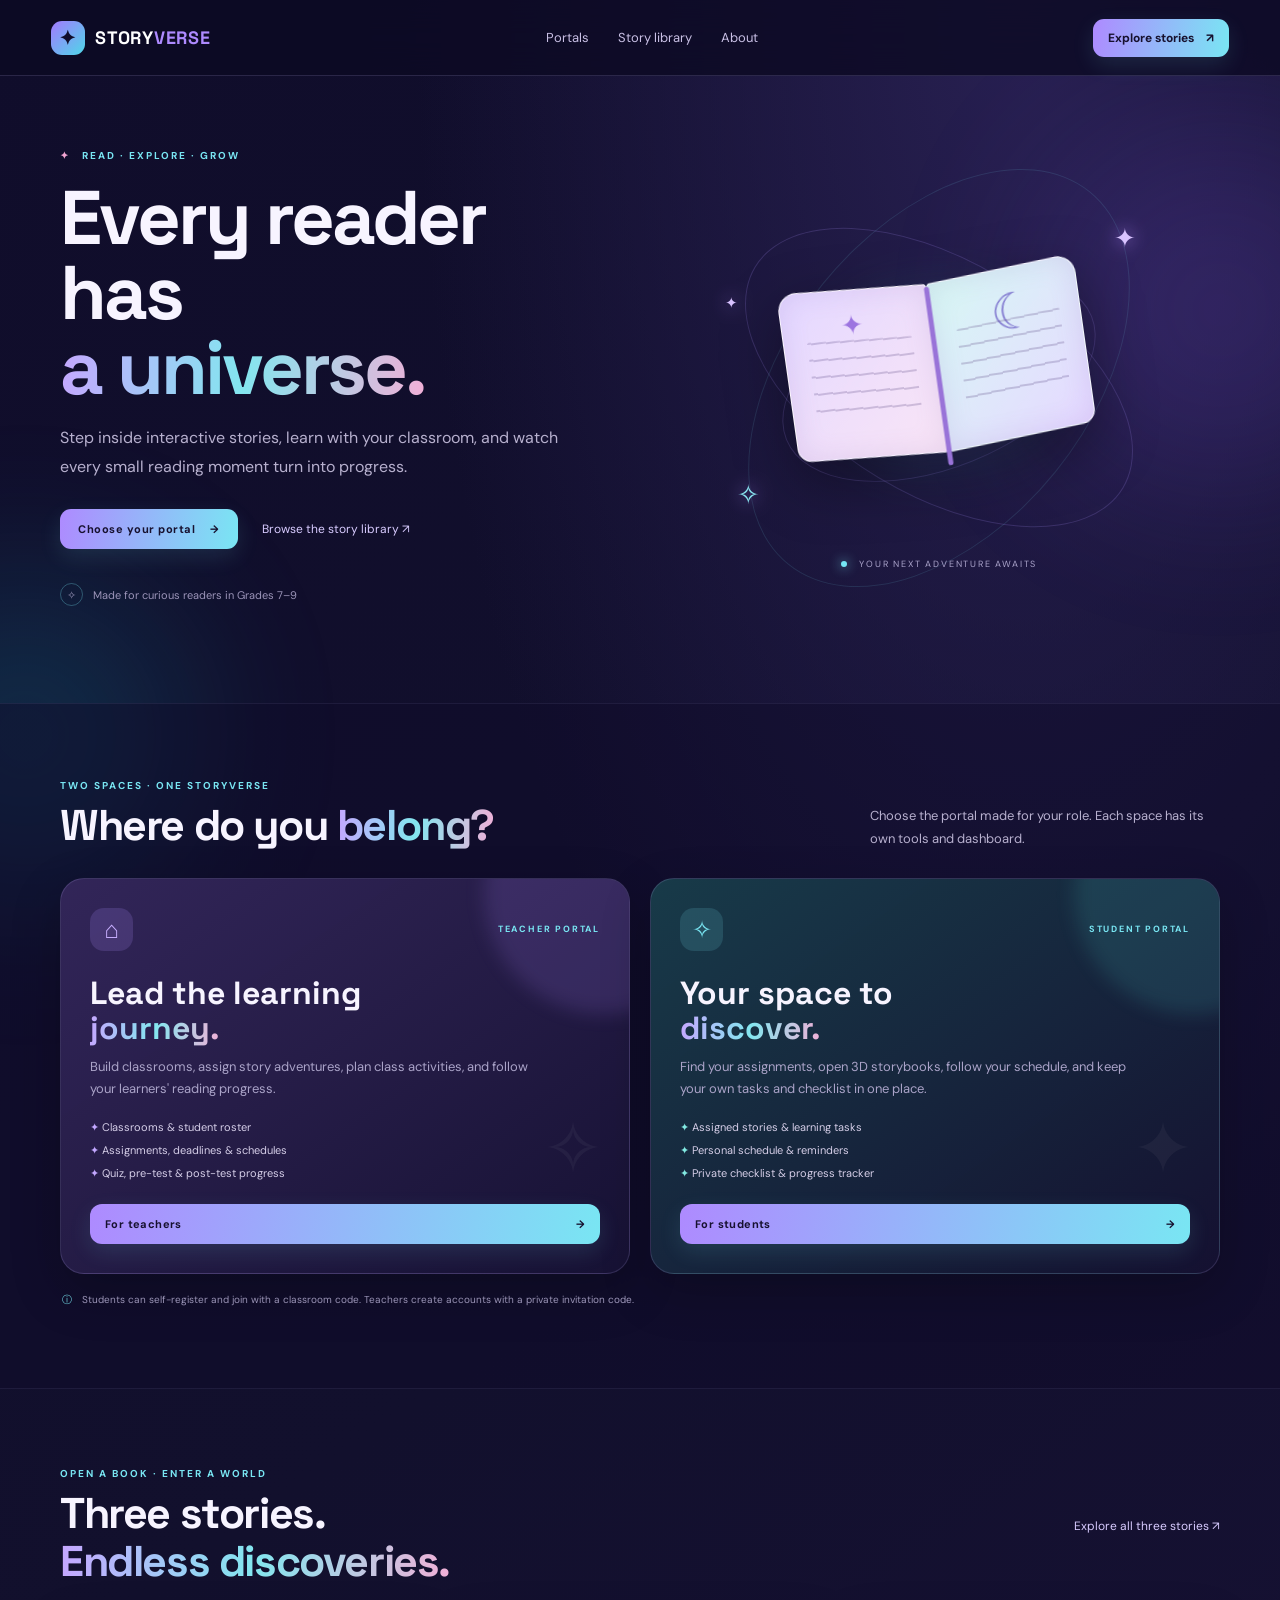
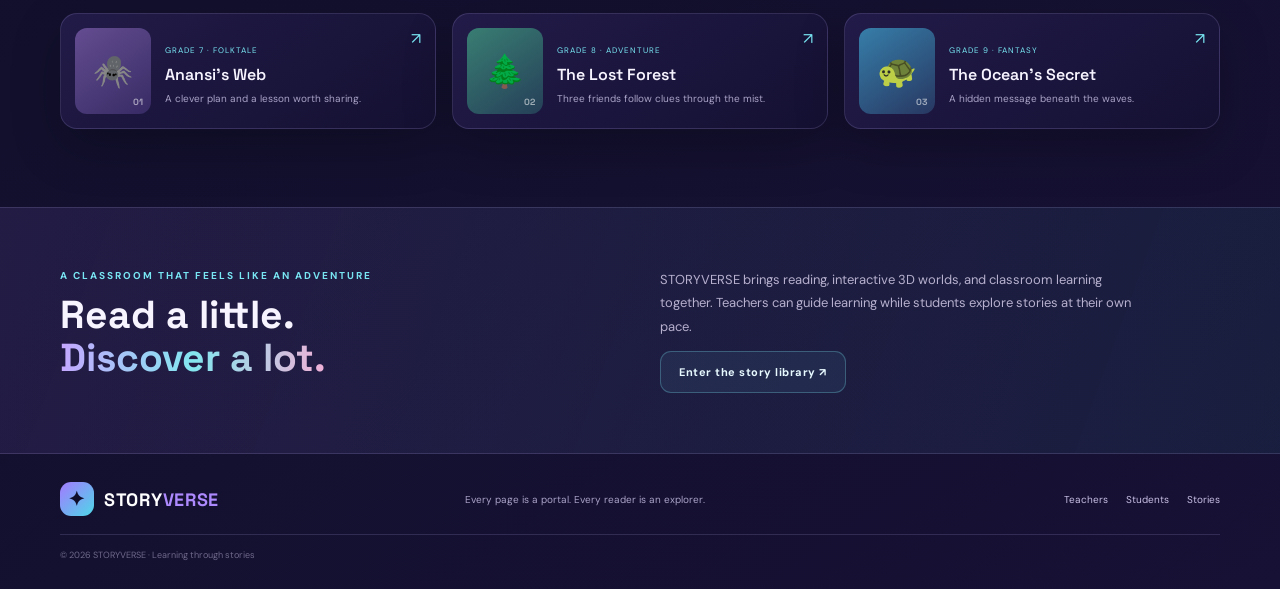
==== commit 4fba6928: "Add files via upload" ====
--- a/index.html
+++ b/index.html
@@ -58,19 +58,16 @@
             <div class="portal-deco student-deco">✦</div>
           </article>
         </div>
-        <p class="portal-note"><span>ⓘ</span> Student accounts may self-register and join with a classroom code. Teacher accounts require administrator approval before classroom access is activated.</p>
+        <p class="portal-note"><span>ⓘ</span> Students can self-register and join with a classroom code. Teachers create accounts with a private invitation code.</p>
       </div>
     </section>
 
     <section class="stories-preview wrap" id="stories">
-      <div class="section-heading"><div><div class="eyebrow">OPEN A BOOK · ENTER A WORLD</div><h2>Six stories.<br><em>Endless discoveries.</em></h2></div><a class="text-link" href="stories.html">Explore the full library ↗</a></div>
+      <div class="section-heading"><div><div class="eyebrow">OPEN A BOOK · ENTER A WORLD</div><h2>Three stories.<br><em>Endless discoveries.</em></h2></div><a class="text-link" href="stories.html">Explore all three stories ↗</a></div>
       <div class="story-preview-grid">
-        <a class="preview-story anansi" href="stories.html?story=anansi"><div class="preview-art"><span>🕷️</span><i>01</i></div><div class="preview-info"><small>GRADE 7 · FOLKTALE</small><h3>Anansi's Web</h3><p>A clever plan and a lesson worth sharing.</p></div><span class="preview-arrow">↗</span></a>
+        <a class="preview-story anansi" href="stories.html?story=anansi"><div class="preview-art"><span>🕷️</span><i>01</i></div><div class="preview-info"><small>GRADE 7 · FOLKTALE</small><h3>Anansi’s Web</h3><p>A clever plan and a lesson worth sharing.</p></div><span class="preview-arrow">↗</span></a>
         <a class="preview-story forest" href="stories.html?story=forest"><div class="preview-art"><span>🌲</span><i>02</i></div><div class="preview-info"><small>GRADE 8 · ADVENTURE</small><h3>The Lost Forest</h3><p>Three friends follow clues through the mist.</p></div><span class="preview-arrow">↗</span></a>
-        <a class="preview-story ocean" href="stories.html?story=ocean"><div class="preview-art"><span>🐢</span><i>03</i></div><div class="preview-info"><small>GRADE 9 · FANTASY</small><h3>The Ocean's Secret</h3><p>A hidden message beneath the waves.</p></div><span class="preview-arrow">↗</span></a>
-        <a class="preview-story lantern" href="stories.html?story=lantern"><div class="preview-art"><span>🏮</span><i>04</i></div><div class="preview-info"><small>GRADE 7 · MYSTERY</small><h3>The Lantern Keeper</h3><p>A village finds its way home together.</p></div><span class="preview-arrow">↗</span></a>
-        <a class="preview-story clockwork" href="stories.html?story=clockwork"><div class="preview-art"><span>⚙️</span><i>05</i></div><div class="preview-info"><small>GRADE 8 · SCIENCE FICTION</small><h3>The Clockwork Garden</h3><p>A forgotten garden waits to awaken.</p></div><span class="preview-arrow">↗</span></a>
-        <a class="preview-story mountain" href="stories.html?story=mountain"><div class="preview-art"><span>🏔️</span><i>06</i></div><div class="preview-info"><small>GRADE 9 · ADVENTURE</small><h3>The Mountain’s Echo</h3><p>A signal leads to a shared resource.</p></div><span class="preview-arrow">↗</span></a>
+        <a class="preview-story ocean" href="stories.html?story=ocean"><div class="preview-art"><span>🐢</span><i>03</i></div><div class="preview-info"><small>GRADE 9 · FANTASY</small><h3>The Ocean’s Secret</h3><p>A hidden message beneath the waves.</p></div><span class="preview-arrow">↗</span></a>
       </div>
     </section>
 
--- a/premium.css
+++ b/premium.css
@@ -1,14 +1,157 @@
-/* STORYVERSE 2.5 — calm, luminous, responsive visual refresh */
-:root{--sv-ink:#24302e;--sv-muted:#71817b;--sv-paper:#f7f8f4;--sv-card:#ffffff;--sv-line:#e7ebe5;--sv-lav:#8c7ac7;--sv-mint:#74b9a3;--sv-peach:#e5a98e;--sv-shadow:0 18px 50px rgba(47,66,59,.08)}
-*{scrollbar-color:#cbd7cf transparent}html{scroll-behavior:smooth}body{background:var(--sv-paper)!important;color:var(--sv-ink)!important;font-family:'DM Sans',sans-serif!important}body:before{opacity:.24}.ambient{filter:blur(70px);opacity:.16}.ambient-one{background:#b9a9e7!important}.ambient-two{background:#a8d7c7!important}
-.logo,.brand{color:#263633!important;font-family:'Space Grotesk',sans-serif!important;letter-spacing:-.7px}.logo-accent,.brand-accent{color:#8b78bd!important}.logo-mark{background:#eee9fa!important;color:#806cb5!important;border-radius:13px!important}.landing-header,.portal-topbar,.site-header{background:rgba(248,249,246,.86)!important;border-color:#e7ebe5!important;backdrop-filter:blur(18px)}
-.landing-nav a,.top-home,.main-nav .nav-link{color:#66766f!important}.header-cta,.button-primary,.portal-button,.small-button.primary{background:#7869a9!important;color:#fff!important;box-shadow:0 8px 20px rgba(120,105,169,.18)}.button-secondary,.button-outline{background:#fff!important;color:#53635d!important;border:1px solid #e3e9e2!important}.hero h1,.auth-intro h1,.dashboard-header h1,.section-heading h2{color:#273532!important}.hero h1 em,.auth-intro h1 em,.section-heading h2 em{color:#8b78bd!important}.hero-lede,.hero-description,.section-heading p,.auth-intro p,.dashboard-header p{color:#71817b!important}.hero-proof,.proof-icon{color:#708c7e!important}.portal-card,.auth-card,.content-card,.stat-card,.sidebar,.story-tile,.step-card,.preview-story{background:rgba(255,255,255,.9)!important;border:1px solid #e8ece6!important;box-shadow:var(--sv-shadow)!important;color:#293a35!important}.teacher-card{background:linear-gradient(145deg,#f3f0fb,#fff)!important}.student-card{background:linear-gradient(145deg,#edf7f2,#fff)!important}.portal-card h3,.auth-card h2,.content-card h3,.view-heading h2,.story-tile h3{color:#2d3b36!important}.portal-card p,.auth-card p,.story-tile p,.notice-inline,.muted{color:#74827c!important}.portal-icon{background:#eeeafa!important;color:#8170b7!important}.student-card .portal-icon{background:#e4f3ed!important;color:#5e9e89!important}.portal-label,.eyebrow,.view-kicker,.auth-small-label{color:#8a79b8!important}.portal-note{color:#77857e!important}.portal-footer,.landing-footer{border-color:#e4eae3!important;color:#839087!important}.portal-footer a{color:#8170b7!important}.auth-card{border-radius:25px!important;padding:clamp(22px,3vw,34px)!important}.auth-tabs{background:#f1f3ef;border:0;border-radius:12px;padding:4px!important;gap:3px!important}.auth-tab{border:0!important;border-radius:9px!important;color:#738078!important;flex:1}.auth-tab.is-active{background:#fff!important;color:#574c7e!important;box-shadow:0 2px 9px rgba(36,48,46,.08)}.form-field label{color:#6b7972!important}.form-field input,.form-field select,.form-field textarea,.control-input,.data-table input{background:#fbfcfa!important;border:1px solid #e2e9e1!important;color:#273632!important;border-radius:12px!important}.form-field input:focus,.form-field select:focus,.form-field textarea:focus,.control-input:focus{border-color:#9c8acb!important;box-shadow:0 0 0 3px rgba(156,138,203,.13)!important}.message-box{background:#edf7f0!important;color:#456e5b!important;border-color:#d9ecdf!important}.message-box.error{background:#fff0ef!important;color:#a24f54!important;border-color:#f2d9d7!important}.app-layout{grid-template-columns:230px minmax(0,1fr)!important;gap:22px!important}.sidebar{border-radius:20px!important;top:18px!important}.sidebar-label,.sidebar-bottom p{color:#89958d!important}.side-link{color:#65746d!important;border-radius:11px!important;font-size:12px!important;padding:12px!important}.side-link:hover,.side-link.is-active{background:#f0edf8!important;color:#66588f!important}.side-link span{color:#9889c4!important}.dashboard-header{border-color:#e5eae4!important}.dashboard-header h1{color:#273632!important}.stat-card{background:linear-gradient(145deg,#fff,#f7faf6)!important;border-radius:17px!important}.stat-label,.stat-note{color:#829087!important}.stat-value{color:#35453e!important}.content-card{border-radius:18px!important;padding:20px!important}.row-item{border-color:#edf0eb!important}.row-item strong,.data-table td{color:#3b4b44!important}.row-item small{color:#87938c!important}.data-table-wrap{border-color:#e7ece6!important}.data-table th{background:#f3f5f0!important;color:#718078!important}.data-table td{border-color:#edf0eb!important}.pill{background:#eff4ef!important;color:#638474!important}.pill.purple{background:#f0edfa!important;color:#7d6bab!important}.pill.green{background:#eaf5ee!important;color:#528b6c!important}.small-button{background:#fff!important;border-color:#e2e9e2!important;color:#56665f!important;border-radius:10px!important}.small-button:hover{border-color:#a99bd1!important}.small-button.danger{color:#a85e68!important}.class-tile,.student-task-card,.announcement-card,.check-row{background:#fbfcfa!important;border-color:#e6ece5!important;color:#35443e!important}.class-code{color:#7d6bab!important}.progress-track{background:#edf1ec!important}.progress-track span{background:linear-gradient(90deg,#9b8bd0,#7fc1a8)!important}.empty-state{color:#829087!important;border-color:#e3eae2!important}.story-meta,.tile-meta{color:#7d6bab!important}.profile-value{color:#42524a!important}.date-badge{background:#f0edf8!important;color:#7766aa!important}.signed-in-chip{color:#5b8a70!important;border-color:#dcece1!important}.signed-in-chip i{background:#7cbd98!important}.story-grid{gap:15px!important}.story-tile{padding:18px!important}.portal-main{padding-bottom:35px}.portal-card{border-radius:26px!important}.portal-button{border-radius:12px!important}.auth-shell{align-items:center!important}.auth-intro{min-height:480px}.dashboard-content{min-width:0}.landing-page .hero-art{filter:saturate(.72)}.about-band{background:#eef3ed!important;color:#34433d!important}.about-band h2{color:#2e3e37!important}.about-copy p{color:#6c7a72!important}.progress-section{background:transparent!important}.story-card,.modal-content{background:#fff!important;color:#293a35!important}
-.profile-hero-card{position:relative;overflow:hidden;display:flex;align-items:center;gap:20px;padding:25px;border-radius:22px;margin-bottom:16px;background:linear-gradient(120deg,#eeeafa,#f7f4ff);border:1px solid #e6def7}.profile-hero-card[data-profile-theme="mint"]{background:linear-gradient(120deg,#e5f5ee,#f7fcf8)}.profile-hero-card[data-profile-theme="rose"]{background:linear-gradient(120deg,#fbeaf1,#fff8fb)}.profile-hero-card[data-profile-theme="ocean"]{background:linear-gradient(120deg,#e8f2fa,#f7fbff)}.profile-hero-card[data-profile-theme="sunshine"]{background:linear-gradient(120deg,#fbf1d9,#fffaf0)}.profile-avatar-big{width:82px;height:82px;display:grid;place-items:center;background:rgba(255,255,255,.8);border-radius:24px;font-size:43px;box-shadow:0 8px 24px rgba(45,60,50,.08)}.profile-kicker{font-size:9px;letter-spacing:1.5px;color:#8272ad;font-weight:800}.profile-hero-copy h2{font:700 25px 'Space Grotesk';margin:5px 0;color:#35443e}.profile-hero-copy p{margin:0 0 9px;color:#74837a;font-size:12px}.profile-level{font-size:10px;color:#7c6aa9;background:rgba(255,255,255,.65);border-radius:30px;padding:6px 10px}.profile-orbit-deco{position:absolute;right:30px;top:-16px;font-size:110px;color:rgba(125,108,171,.12);animation:profileFloat 6s ease-in-out infinite}@keyframes profileFloat{50%{transform:translateY(13px) rotate(12deg)}}.profile-theme-grid{display:grid;grid-template-columns:repeat(auto-fit,minmax(110px,1fr));gap:10px;margin:14px 0}.theme-choice{border:1px solid #e5eae4;border-radius:14px;padding:12px;display:grid;justify-items:start;gap:7px;cursor:pointer;background:#fbfcfa}.theme-choice input{position:absolute;opacity:0}.theme-choice.selected{border-color:#9584c8;box-shadow:0 0 0 2px rgba(149,132,200,.12)}.theme-choice.locked{opacity:.55;cursor:not-allowed}.theme-swatch{width:100%;height:28px;border-radius:8px;background:var(--swatch)}.theme-choice b{font-size:11px;color:#43534b}.theme-choice small{font-size:9px;color:#89958d}.privacy-toggle{display:flex!important;align-items:center;gap:9px;font-size:11px!important;letter-spacing:0!important;color:#65756d!important}.privacy-toggle input{accent-color:#8170b7;width:17px;height:17px}.achievement-grid{display:grid;grid-template-columns:repeat(auto-fit,minmax(145px,1fr));gap:10px}.achievement-card{border:1px solid #e7ece5;border-radius:14px;padding:14px;display:grid;gap:5px;background:#fbfcfa}.achievement-card>span{font-size:25px}.achievement-card b{font-size:11px;color:#43534b}.achievement-card small{font-size:9px;line-height:1.4;color:#849189}.achievement-card em{font-size:8px;font-style:normal;letter-spacing:1px;color:#5f9a78;font-weight:800}.achievement-card.locked{opacity:.48;filter:grayscale(.6)}.achievement-card.locked em{color:#a0a69f}
+/* STORYVERSE — original midnight-purple theme with cyan, mint and pink accents */
+:root{
+  color-scheme:dark;
+  --sv-bg:#100d2b;
+  --sv-panel:#191536;
+  --sv-panel-2:#211b46;
+  --sv-line:rgba(198,184,255,.16);
+  --sv-text:#f7f4ff;
+  --sv-muted:#aaa3c8;
+  --sv-purple:#ae8aff;
+  --sv-cyan:#79e6f3;
+  --sv-pink:#f2a4d2;
+  --sv-mint:#8fe4c0;
+  --sv-shadow:0 18px 50px rgba(0,0,0,.24);
+}
+*{scrollbar-color:#514476 transparent}
+html{scroll-behavior:smooth}
+body{color:var(--sv-text)!important;color-scheme:dark}
+.ambient{filter:blur(85px);opacity:.17}
+.ambient-one{background:#8b5cf6!important}
+.ambient-two{background:#16bcd3!important}
+.logo,.brand{color:#fff!important;font-family:'Space Grotesk',sans-serif!important;letter-spacing:.04em}
+.logo-accent,.brand-accent{color:var(--sv-purple)!important}
+.logo-mark{background:linear-gradient(135deg,#a37aff,#4ed7e8)!important;color:#100d2b!important}
+.landing-header,.portal-topbar,.site-header{background:rgba(13,10,36,.82)!important;border-color:var(--sv-line)!important;backdrop-filter:blur(18px)}
+.landing-nav a,.top-home,.main-nav .nav-link{color:#c9c0e5!important}
+.landing-nav a:hover,.top-home:hover,.main-nav .nav-link:hover,.main-nav .nav-link.active{color:#fff!important}
+.header-cta,.button-primary,.portal-button,.small-button.primary{background:linear-gradient(100deg,#ae8aff,#79e6f3)!important;color:#17112f!important;box-shadow:0 8px 22px rgba(121,230,243,.12)!important}
+.button-secondary,.button-outline{background:rgba(121,230,243,.07)!important;color:#e8faff!important;border:1px solid rgba(121,230,243,.28)!important}
+.hero h1,.auth-intro h1,.dashboard-header h1,.section-heading h2{color:#f7f4ff!important}
+.hero h1 em,.auth-intro h1 em,.section-heading h2 em,.dashboard-header h1 em{background:linear-gradient(95deg,#c6a6ff,#83e6ef,#f2afd7)!important;background-clip:text!important;-webkit-background-clip:text!important;color:transparent!important}
+.hero-lede,.hero-description,.section-heading p,.auth-intro p,.dashboard-header p{color:#b7b0ce!important}
+.hero-proof,.proof-icon{color:#9b94b8!important}
+.portal-card,.auth-card,.content-card,.stat-card,.sidebar,.story-tile,.step-card,.preview-story{background:linear-gradient(145deg,rgba(35,28,74,.96),rgba(21,17,50,.96))!important;border:1px solid var(--sv-line)!important;box-shadow:var(--sv-shadow)!important;color:var(--sv-text)!important}
+.teacher-card{background:linear-gradient(145deg,rgba(52,39,91,.96),rgba(23,18,53,.98))!important}
+.student-card{background:linear-gradient(145deg,rgba(25,62,75,.94),rgba(21,17,50,.98))!important}
+.portal-card h3,.auth-card h2,.content-card h3,.view-heading h2,.story-tile h3{color:#f7f4ff!important}
+.portal-card p,.auth-card p,.story-tile p,.notice-inline,.muted{color:#aaa3c8!important}
+.portal-icon{background:rgba(174,138,255,.18)!important;color:#c8afff!important}
+.student-card .portal-icon{background:rgba(121,230,243,.14)!important;color:#79e6f3!important}
+.portal-label,.eyebrow,.view-kicker,.auth-small-label{color:var(--sv-cyan)!important}
+.portal-note{color:#aaa3c8!important}
+.portal-footer,.landing-footer{border-color:var(--sv-line)!important;color:#9891b5!important}
+.portal-footer a{color:#c6a6ff!important}
+.auth-card{border-radius:22px!important;padding:clamp(22px,3vw,34px)!important}
+.auth-tabs{background:#100d2b!important;border:1px solid var(--sv-line)!important;border-radius:12px;padding:4px!important;gap:3px!important}
+.auth-tab{border:0!important;border-radius:9px!important;color:#aaa3c8!important;flex:1}
+.auth-tab.is-active{background:#39305f!important;color:#fff!important;box-shadow:0 2px 12px rgba(0,0,0,.25)!important}
+.form-field label{color:#d0c9e6!important}
+.form-field input,.form-field select,.form-field textarea,.control-input,.data-table input{background:#100d2b!important;border:1px solid rgba(198,184,255,.2)!important;color:#f7f4ff!important;border-radius:11px!important;color-scheme:dark}
+.form-field input::placeholder,.form-field textarea::placeholder,.control-input::placeholder{color:#777092!important}
+.form-field input:focus,.form-field select:focus,.form-field textarea:focus,.control-input:focus{border-color:#ae8aff!important;box-shadow:0 0 0 3px rgba(174,138,255,.15)!important}
+.message-box{background:rgba(72,165,129,.13)!important;color:#a8f0d1!important;border-color:rgba(143,228,192,.25)!important}
+.message-box.error{background:rgba(180,72,99,.14)!important;color:#ffc0d0!important;border-color:rgba(255,180,196,.25)!important}
+.app-layout{grid-template-columns:230px minmax(0,1fr)!important;gap:22px!important}
+.sidebar{border-radius:20px!important;top:18px!important}
+.sidebar-label,.sidebar-bottom p{color:#827ba3!important}
+.side-link{color:#c0b9d9!important;border-radius:11px!important;font-size:12px!important;padding:12px!important}
+.side-link:hover,.side-link.is-active{background:rgba(174,138,255,.14)!important;color:#fff!important}
+.side-link span{color:#79e6f3!important}
+.dashboard-header{border-color:var(--sv-line)!important}
+.stat-card{background:linear-gradient(145deg,#211b46,#191536)!important;border-radius:17px!important}
+.stat-label,.stat-note{color:#aaa3c8!important}
+.stat-value{color:#f7f4ff!important}
+.content-card{border-radius:18px!important;padding:20px!important}
+.row-item{border-color:rgba(198,184,255,.12)!important}
+.row-item strong,.data-table td{color:#eeeaff!important}
+.row-item small{color:#aaa3c8!important}
+.data-table-wrap{border-color:var(--sv-line)!important}
+.data-table th{background:#211b46!important;color:#bdb5d9!important}
+.data-table td{border-color:rgba(198,184,255,.12)!important}
+.pill{background:rgba(143,228,192,.12)!important;color:#a8f0d1!important}
+.pill.purple{background:rgba(174,138,255,.15)!important;color:#d2bdff!important}
+.pill.green{background:rgba(143,228,192,.12)!important;color:#a8f0d1!important}
+.small-button{background:#211b46!important;border-color:var(--sv-line)!important;color:#e5ddff!important;border-radius:10px!important}
+.small-button:hover{border-color:rgba(121,230,243,.5)!important}
+.small-button.danger{color:#ffb4c4!important}
+.class-tile,.student-task-card,.announcement-card,.check-row{background:rgba(33,27,70,.72)!important;border-color:var(--sv-line)!important;color:#eeeaff!important}
+.class-code{color:#c6a6ff!important}
+.progress-track{background:#302951!important}
+.progress-track span{background:linear-gradient(90deg,#ae8aff,#79e6f3,#8fe4c0)!important}
+.empty-state{color:#aaa3c8!important;border-color:var(--sv-line)!important}
+.story-meta,.tile-meta{color:#79e6f3!important}
+.profile-value{color:#eeeaff!important}
+.date-badge{background:rgba(174,138,255,.15)!important;color:#d2bdff!important}
+.signed-in-chip{color:#a8f0d1!important;border-color:rgba(143,228,192,.25)!important}
+.signed-in-chip i{background:#8fe4c0!important}
+.story-grid{gap:15px!important}
+.story-tile{padding:18px!important}
+.portal-main{padding-bottom:35px}
+.portal-card{border-radius:24px!important}
+.portal-button{border-radius:12px!important}
+.auth-shell{align-items:center!important}
+.auth-intro{min-height:480px}
+.dashboard-content{min-width:0}
+.landing-page .hero-art{filter:saturate(1.05)}
+.about-band{background:linear-gradient(110deg,rgba(94,70,147,.22),rgba(53,147,163,.1))!important;color:#f7f4ff!important}
+.about-band h2{color:#f7f4ff!important}
+.about-copy p{color:#b7b0ce!important}
+.progress-section{background:transparent!important}
+.story-card,.modal-content{background:#191536!important;color:#f7f4ff!important}
+.profile-hero-card{position:relative;overflow:hidden;display:flex;align-items:center;gap:20px;padding:25px;border-radius:22px;margin-bottom:16px;background:linear-gradient(120deg,#33275c,#1b2149)!important;border:1px solid rgba(198,184,255,.2)!important;color:#f7f4ff!important}
+.profile-hero-card[data-profile-theme="mint"]{background:linear-gradient(120deg,#173f42,#1a2346)!important}
+.profile-hero-card[data-profile-theme="rose"]{background:linear-gradient(120deg,#492642,#251a46)!important}
+.profile-hero-card[data-profile-theme="ocean"]{background:linear-gradient(120deg,#193c5c,#1c244b)!important}
+.profile-hero-card[data-profile-theme="sunshine"]{background:linear-gradient(120deg,#51401f,#2c234a)!important}
+.profile-avatar-big{width:82px;height:82px;display:grid;place-items:center;background:rgba(13,10,36,.72)!important;border:1px solid var(--sv-line);border-radius:24px;font-size:43px;box-shadow:0 8px 24px rgba(0,0,0,.22)}
+.profile-kicker{font-size:9px;letter-spacing:1.5px;color:#79e6f3!important;font-weight:800}
+.profile-hero-copy h2{font:700 25px 'Space Grotesk';margin:5px 0;color:#fff!important}
+.profile-hero-copy p{margin:0 0 9px;color:#c1bad9!important;font-size:12px}
+.profile-level{font-size:10px;color:#dfd1ff!important;background:rgba(13,10,36,.55)!important;border:1px solid var(--sv-line);border-radius:30px;padding:6px 10px}
+.profile-orbit-deco{position:absolute;right:30px;top:-16px;font-size:110px;color:rgba(198,184,255,.12)!important;animation:profileFloat 6s ease-in-out infinite}
+@keyframes profileFloat{50%{transform:translateY(13px) rotate(12deg)}}
+.profile-theme-grid{display:grid;grid-template-columns:repeat(auto-fit,minmax(110px,1fr));gap:10px;margin:14px 0}
+.theme-choice{border:1px solid var(--sv-line)!important;border-radius:14px;padding:12px;display:grid;justify-items:start;gap:7px;cursor:pointer;background:#211b46!important;color:#f7f4ff!important}
+.theme-choice input{position:absolute;opacity:0}
+.theme-choice.selected{border-color:#ae8aff!important;box-shadow:0 0 0 2px rgba(174,138,255,.18)!important}
+.theme-choice.locked{opacity:.55;cursor:not-allowed}
+.theme-swatch{width:100%;height:28px;border-radius:8px;background:var(--swatch)}
+.theme-choice b{font-size:11px;color:#f7f4ff!important}
+.theme-choice small{font-size:9px;color:#aaa3c8!important}
+.privacy-toggle{display:flex!important;align-items:center;gap:9px;font-size:11px!important;letter-spacing:0!important;color:#ded8f0!important}
+.privacy-toggle input{accent-color:#ae8aff;width:17px;height:17px}
+.achievement-grid{display:grid;grid-template-columns:repeat(auto-fit,minmax(145px,1fr));gap:10px}
+.achievement-card{border:1px solid var(--sv-line)!important;border-radius:14px;padding:14px;display:grid;gap:5px;background:#211b46!important;color:#f7f4ff!important}
+.achievement-card>span{font-size:25px}
+.achievement-card b{font-size:11px;color:#f7f4ff!important}
+.achievement-card small{font-size:9px;line-height:1.4;color:#aaa3c8!important}
+.achievement-card em{font-size:8px;font-style:normal;letter-spacing:1px;color:#8fe4c0!important;font-weight:800}
+.achievement-card.locked{opacity:.48;filter:grayscale(.6)}
+.achievement-card.locked em{color:#aaa3c8!important}
+.auth-no-verify{font-size:10px;line-height:1.5;color:#c1bad9!important;background:rgba(121,230,243,.07)!important;border:1px solid rgba(121,230,243,.17)!important;padding:10px 12px;border-radius:10px;margin:12px 0 4px}
+/* Keep the original dark immersive story-reader palette. */
+.site-header{box-shadow:0 4px 22px rgba(0,0,0,.18)}
+.story-modal,.story-experience,.story-shell{background:#100d2b!important;color:#f7f4ff!important}
+.story-topbar{background:rgba(13,10,36,.94)!important;border-color:var(--sv-line)!important;color:#f7f4ff!important}
+.story-topbar h2,.story-topbar .top-kicker{color:#f7f4ff!important}
+.story-panel,.story-reading-panel,.story-copy-panel{background:#191536!important;color:#f7f4ff!important;border-color:var(--sv-line)!important}
+.story-panel p,.story-copy-panel p,#storyCopy{color:#d0c9e6!important;line-height:1.85!important}
+.story-panel h2,.story-panel h3{color:#fff!important}
+.audio-controls{background:#211b46!important;border-color:var(--sv-line)!important;color:#eeeaff!important}
+.audio-controls small{color:#aaa3c8!important}
+.audio-play{background:linear-gradient(100deg,#ae8aff,#79e6f3)!important;color:#17112f!important}
+.scene-stage{border-radius:22px!important;overflow:hidden;box-shadow:0 18px 45px rgba(0,0,0,.36)}
+.icon-button{background:#211b46!important;color:#eeeaff!important;border-color:var(--sv-line)!important}
+.story-card-actions .open-story{background:linear-gradient(100deg,#ae8aff,#79e6f3)!important;color:#17112f!important}
+.story-grid .story-card,.story-grid .story-tile{transition:transform .25s ease,box-shadow .25s ease}
+.story-grid .story-card:hover,.story-grid .story-tile:hover{transform:translateY(-4px);box-shadow:0 16px 35px rgba(0,0,0,.28)}
+.preview-story.lantern .preview-art{background:linear-gradient(135deg,#76532f,#3b315c)!important}
+.preview-story.clockwork .preview-art{background:linear-gradient(135deg,#456c64,#28375b)!important}
+.preview-story.mountain .preview-art{background:linear-gradient(135deg,#385a78,#302d5d)!important}
 @media(max-width:850px){.app-layout{grid-template-columns:1fr!important}.sidebar{position:static!important;overflow-x:auto;padding:10px!important}.side-nav{display:flex!important;min-width:max-content}.sidebar-label,.sidebar-bottom{display:none}.side-link{white-space:nowrap!important;padding:10px 12px!important}.dashboard-header{align-items:flex-start!important;flex-direction:column}.stats-grid{grid-template-columns:repeat(2,minmax(0,1fr))!important}.auth-shell{grid-template-columns:1fr!important}.auth-intro{min-height:auto!important;padding-bottom:20px}.auth-art{display:none!important}.landing-nav{display:none!important}.profile-hero-card{padding:18px}.profile-avatar-big{width:65px;height:65px;font-size:34px}}
 @media(max-width:560px){.wrap,.section-shell{width:min(100% - 30px,1120px)!important}.portal-main{width:min(100% - 24px,1120px)!important}.portal-topbar,.landing-header,.site-header{padding-left:15px!important;padding-right:15px!important}.portal-role-pill{font-size:8px!important}.auth-card{padding:21px!important}.dashboard-header h1{font-size:27px!important}.stats-grid{gap:8px!important}.stat-card{padding:12px!important}.stat-value{font-size:23px!important}.content-card{padding:15px!important}.form-grid{grid-template-columns:1fr!important}.form-grid .full{grid-column:auto!important}.profile-hero-card{gap:12px}.profile-avatar-big{width:56px;height:56px;border-radius:17px;font-size:29px}.profile-hero-copy h2{font-size:20px}.achievement-grid{grid-template-columns:repeat(2,minmax(0,1fr))}.portal-grid,.story-preview-grid{grid-template-columns:1fr!important}.landing-footer{flex-wrap:wrap}.landing-footer>div{width:100%}}
 @media(prefers-reduced-motion:reduce){*,*:before,*:after{animation-duration:.01ms!important;animation-iteration-count:1!important;scroll-behavior:auto!important;transition-duration:.01ms!important}}
 
-.auth-no-verify{font-size:10px;line-height:1.5;color:#77847d;background:#f4f6f1;border:1px solid #e5ebe3;padding:10px 12px;border-radius:10px;margin:12px 0 4px}
-/* Storybook scene stage and modal: brighter reading surface, immersive world remains vivid */
-.site-header{box-shadow:0 4px 22px rgba(45,60,50,.04)}.story-modal,.story-experience,.story-shell{background:#f7f8f4!important;color:#263632!important}.story-topbar{background:rgba(255,255,255,.94)!important;border-color:#e4eae3!important;color:#2d3d36!important}.story-topbar h2,.story-topbar .top-kicker{color:#34453d!important}.story-panel,.story-reading-panel,.story-copy-panel{background:#fff!important;color:#33443c!important;border-color:#e6ece5!important}.story-panel p,.story-copy-panel p,#storyCopy{color:#52635b!important;line-height:1.85!important}.story-panel h2,.story-panel h3{color:#2d3d36!important}.audio-controls{background:#f0f4ef!important;border-color:#e1e9e0!important;color:#40534a!important}.audio-controls small{color:#77877d!important}.audio-play{background:#7b6bab!important;color:#fff!important}.scene-stage{border-radius:22px!important;overflow:hidden;box-shadow:0 18px 45px rgba(25,47,43,.16)}.icon-button{background:#f0f3ee!important;color:#52635b!important;border-color:#e0e8df!important}.story-card-actions .open-story{background:#7667a5!important;color:white!important}.story-grid .story-card,.story-grid .story-tile{transition:transform .25s ease,box-shadow .25s ease}.story-grid .story-card:hover,.story-grid .story-tile:hover{transform:translateY(-4px);box-shadow:0 16px 35px rgba(50,70,60,.12)}
-.preview-story.lantern .preview-art{background:linear-gradient(135deg,#f7e7c9,#d8e9dc)}.preview-story.clockwork .preview-art{background:linear-gradient(135deg,#e2eee4,#d8e6dd)}.preview-story.mountain .preview-art{background:linear-gradient(135deg,#e0eaf2,#d8e6e8)}
+/* Teacher invitation-code field */
+.teacher-code-field{margin-top:10px}.teacher-code-field small{display:block;color:#aaa3c8;font-size:11px;line-height:1.5;margin-top:6px}.teacher-code-field input{text-transform:uppercase;letter-spacing:.08em}
